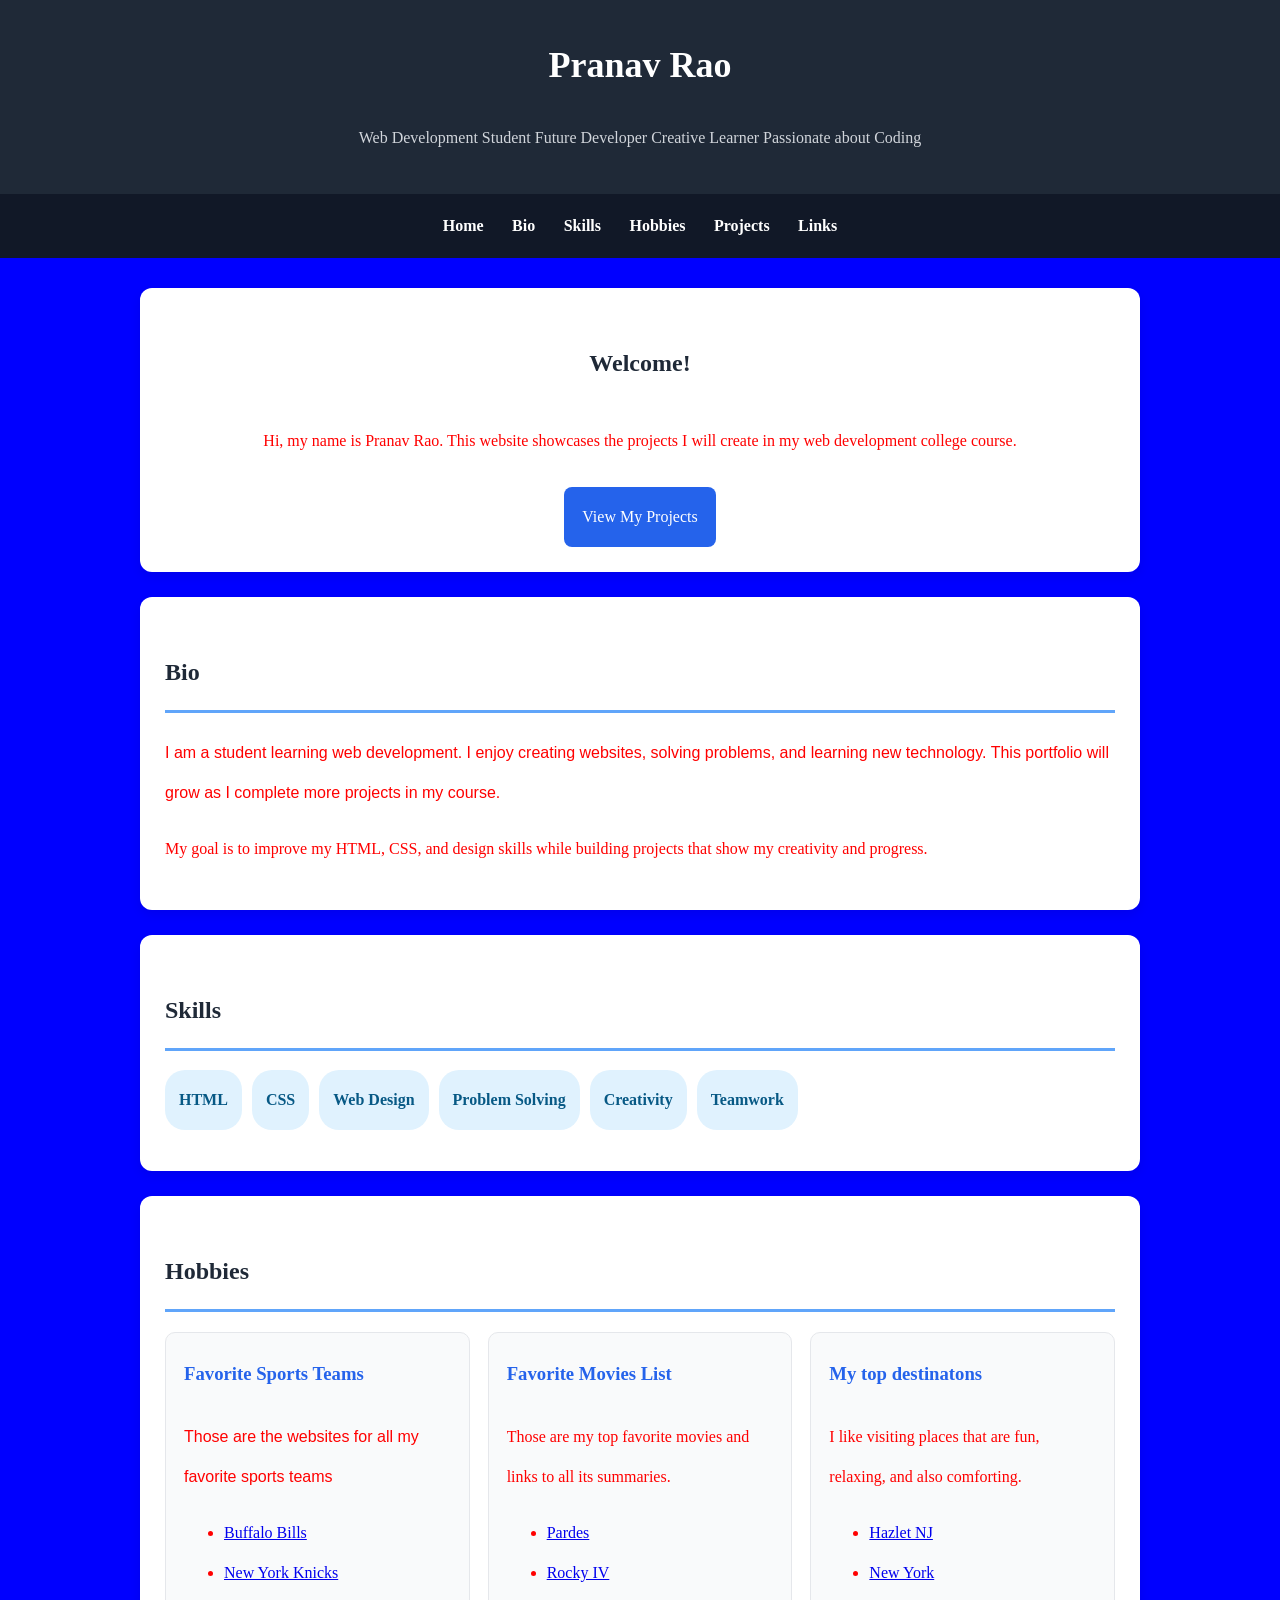
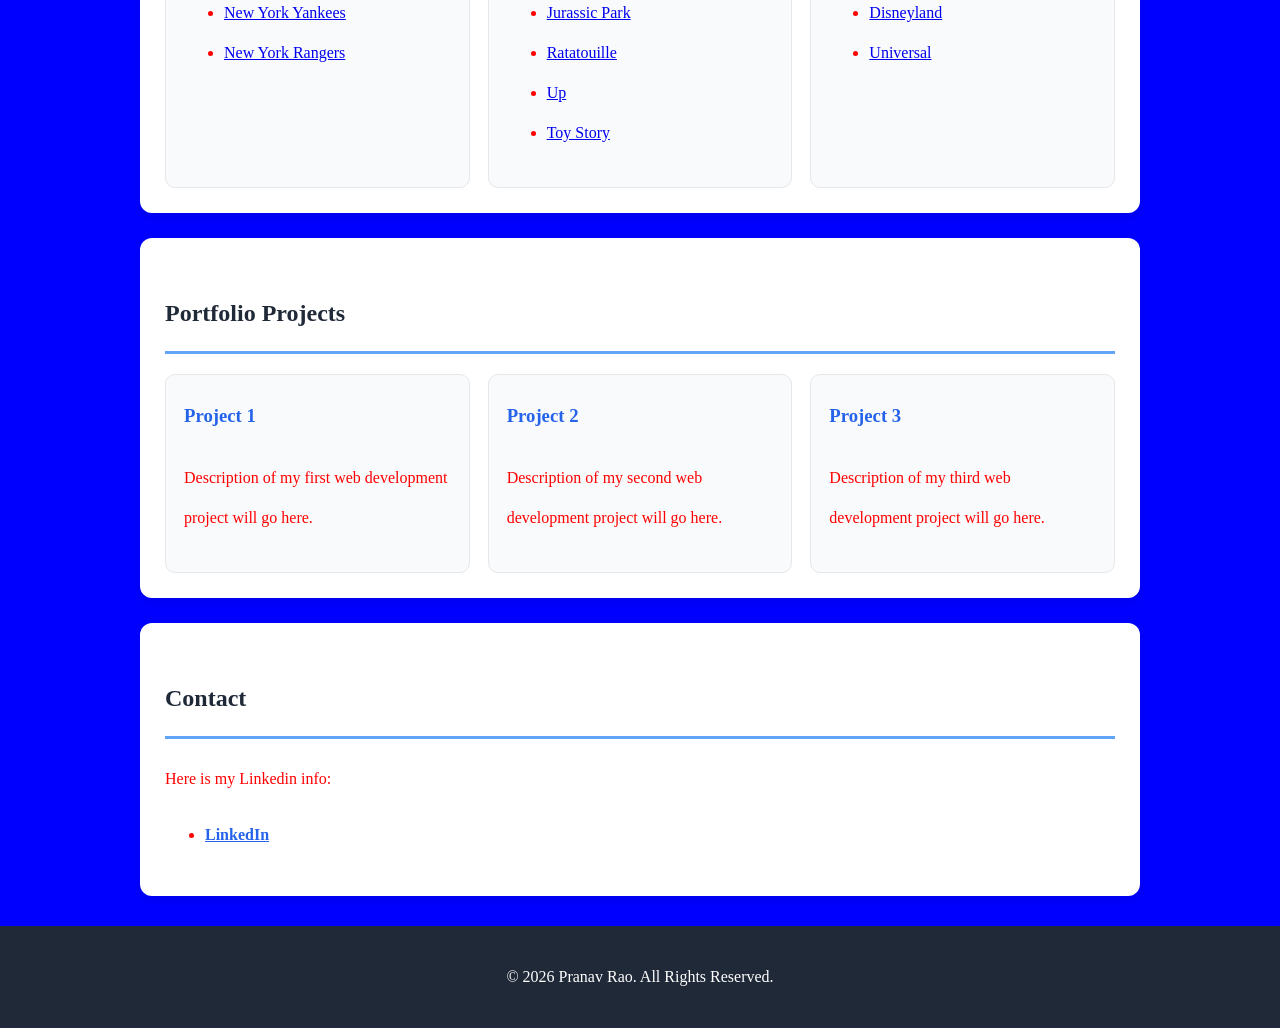
==== index.html @ 00702c34 "Added website content to index.html" ====
<!DOCTYPE html>
<html lang="en">
<head>
  <meta charset="UTF-8">
  <meta name="viewport" content="width=device-width, initial-scale=1.0">
  <title>Pranav Rao</title>
  <style>
    /* Basic page setup */
    body {
      margin: 0;
      font-family: Arial, sans-serif;
      background-color: blue;
      color: red;
      line-height: 2.5;
    }

    /* Header and navigation */
    header {
      background-color: #1f2937;
      color: white;
      padding: 20px;
      text-align: center;
    }

    header h1 {
      margin: 0;
      font-size: 36px;
    }

    header p {
      margin-top: 8px;
      color: #d1d5db;
    }

    nav {
      background-color: #111827;
      padding: 12px;
      text-align: center;
    }

    nav a {
      color: white;
      text-decoration: none;
      margin: 0 12px;
      font-weight: bold;
    }

    nav a:hover {
      color: #60a5fa;
    }

    /* Main container */
    main {
      width: 90%;
      max-width: 1000px;
      margin: 30px auto;
    }

    /* Sections */
    section {
      background-color: white;
      padding: 25px;
      margin-bottom: 25px;
      border-radius: 12px;
      box-shadow: 0 4px 12px rgba(0, 0, 0, 0.08);
    }

    section h2 {
      color: #1f2937;
      border-bottom: 3px solid #60a5fa;
      padding-bottom: 8px;
    }

    /* Home section */
    .home-box {
      text-align: center;
    }

    .home-box h2 {
      border-bottom: none;
    }

    .button {
      display: inline-block;
      background-color: #2563eb;
      color: white;
      padding: 10px 18px;
      border-radius: 8px;
      text-decoration: none;
      margin-top: 10px;
    }

    .button:hover {
      background-color: #1d4ed8;
    }

    /* Skills layout */
    .skills-list {
      display: flex;
      flex-wrap: wrap;
      gap: 10px;
      padding: 0;
      list-style-type: none;
    }

    .skills-list li {
      background-color: #e0f2fe;
      color: #075985;
      padding: 10px 14px;
      border-radius: 20px;
      font-weight: bold;
    }

    /* Card layout */
    .card-container {
      display: grid;
      grid-template-columns: repeat(auto-fit, minmax(220px, 1fr));
      gap: 18px;
    }

    .card {
      background-color: #f9fafb;
      border: 1px solid #e5e7eb;
      border-radius: 10px;
      padding: 18px;
    }

    .card h3 {
      margin-top: 0;
      color: #2563eb;
    }

    /* Links */
    .links-list a {
      color: #2563eb;
      font-weight: bold;
    }

    /* Footer */
    footer {
      background-color: #1f2937;
      color: white;
      text-align: center;
      padding: 15px;
      margin-top: 30px;
    }

    /* Responsive navigation for smaller screens */
    @media (max-width: 600px) {
      nav a {
        display: block;
        margin: 8px 0;
      }

      header h1 {
        font-size: 28px;
      }
    }
  </style>
</head>
<body>

  <header>
    <h1 style="font-family: 'Times New Roman', Times, serif;">Pranav Rao</h1>
    <p style="font-family: 'Times New Roman', Times, serif;">Web Development Student 
      Future Developer 
      Creative Learner 
      Passionate about Coding
    </p>
  </header>

  <nav>
    <a href="#home" style="font-family: 'Times New Roman', Times, serif;">Home</a>
    <a href="#bio" style="font-family: 'Times New Roman', Times, serif;">Bio</a>
    <a href="#skills" style="font-family: 'Times New Roman', Times, serif;">Skills</a>
    <a href="#hobbies" style="font-family: 'Times New Roman', Times, serif;">Hobbies</a>
    <a href="#projects" style="font-family: 'Times New Roman', Times, serif;">Projects</a>
    <a href="#links" style="font-family: 'Times New Roman', Times, serif;">Links</a>
  </nav>

  <main>

    <section id="home" class="home-box">
      <h2 style="font-family: 'Times New Roman', Times, serif;">Welcome!</h2>
      <p style="font-family: 'Times New Roman', Times, serif;">
        Hi, my name is Pranav Rao. This website showcases the projects I will create
        in my web development college course.
      </p>
      <a href="#projects" class="button" style="font-family: 'Times New Roman', Times, serif;">View My Projects</a>
    </section>

    <section id="bio">
      <h2 style="font-family: 'Times New Roman', Times, serif;">Bio</h2>
      <p>
        I am a student learning web development. I enjoy creating websites, solving
        problems, and learning new technology. This portfolio will grow as I complete
        more projects in my course.
      </p>
      <p style="font-family: 'Times New Roman', Times, serif;">
        My goal is to improve my HTML, CSS, and design skills while building projects
        that show my creativity and progress.
      </p>
    </section>

    <section id="skills">
      <h2 style="font-family: 'Times New Roman', Times, serif;">Skills</h2>
      <ul class="skills-list">
        <li style="font-family: 'Times New Roman', Times, serif;">HTML</li>
        <li style="font-family: 'Times New Roman', Times, serif;">CSS</li>
        <li style="font-family: 'Times New Roman', Times, serif;">Web Design</li>
        <li style="font-family: 'Times New Roman', Times, serif;">Problem Solving</li>
        <li style="font-family: 'Times New Roman', Times, serif;">Creativity</li>
        <li style="font-family: 'Times New Roman', Times, serif;">Teamwork</li>
      </ul>
    </section>

    <section id="hobbies">
      <h2 style="font-family: 'Times New Roman', Times, serif;">Hobbies</h2>
      <div class="card-container">
        <div class="card">
          <h3 style="font-family: 'Times New Roman', Times, serif;">Favorite Sports Teams</h3>
          <p>Those are the websites for all my favorite sports teams</p>
          <ul>
            <li style="font-family: 'Times New Roman', Times, serif;"><a href = "https://www.buffalobills.com/" target="_blank">Buffalo Bills</a></li>
            <li style="font-family: 'Times New Roman', Times, serif;"><a href = "https://www.nba.com/knicks/" target="_blank">New York Knicks</a></li>
            <li style="font-family: 'Times New Roman', Times, serif;"><a href = "https://www.mlb.com/yankees" target="_blank">New York Yankees</a></li>
            <li style="font-family: 'Times New Roman', Times, serif;"><a href = "https://www.nhl.com/rangers/" target="_blank">New York Rangers</a></li>
          </ul>
        </div>

        <div class="card">
          <h3 style="font-family: 'Times New Roman', Times, serif;">Favorite Movies List</h3>
          <p style="font-family: 'Times New Roman', Times, serif;">
            Those are my top favorite movies and links to all its summaries.
          </p>
          <ul>
            <li style="font-family: 'Times New Roman', Times, serif;" ><a href = "https://www.imdb.com/title/tt0119861/" target="_blank"> Pardes</a></li>
            <li style="font-family: 'Times New Roman', Times, serif;" ><a href = "https://rocky.fandom.com/wiki/Rocky_IV" target ="_blank">Rocky IV</a></li>
            <li style="font-family: 'Times New Roman', Times, serif;"><a href = "https://jurassicpark.fandom.com/wiki/Jurassic_Park_(film)" target ="_blank">Jurassic Park</a></li>
            <li style="font-family: 'Times New Roman', Times, serif;"><a href = "https://www.pixar.com/ratatouille" target ="_blank">Ratatouille</a></li>
            <li style="font-family: 'Times New Roman', Times, serif;"><a href = "https://www.pixar.com/upfilm" target ="_blank">Up</a></li>
            <li style="font-family: 'Times New Roman', Times, serif;"><a href = "https://www.pixar.com/toy-story" target ="_blank">Toy Story</a></li>
          </ul>
        </div>

        <div class="card">
          <h3 style="font-family: 'Times New Roman', Times, serif;">My top destinatons </h3>
          <p style="font-family: 'Times New Roman', Times, serif;">
            I like visiting places that are fun, relaxing, and also comforting.
          </p>
          <ul>
            <li style="font-family: 'Times New Roman', Times, serif;"><a href = "https://www.hazlettwp.org/" target ="_blank">Hazlet NJ</a></li>
            <li style="font-family: 'Times New Roman', Times, serif;"><a href = "https://www.nyctourism.com/" target ="_blank">New York</a></li>
            <li style="font-family: 'Times New Roman', Times, serif;"><a href = "https://disneyland.disney.go.com/" target ="_blank">Disneyland</a></li>
            <li style="font-family: 'Times New Roman', Times, serif;"><a href = "https://www.universalorlando.com/web/en/us" target ="_blank">Universal</a></li>
          </ul>
        </div>
      </div>
    </section>

    <section id="projects">
      <h2 style="font-family: 'Times New Roman', Times, serif;">Portfolio Projects</h2>
      <div class="card-container">
        <div class="card">
          <h3 style="font-family: 'Times New Roman', Times, serif;">Project 1</h3>
          <p style="font-family: 'Times New Roman', Times, serif;">
            Description of my first web development project will go here.
          </p>
        </div>

        <div class="card">
          <h3 style="font-family: 'Times New Roman', Times, serif;">Project 2</h3>
          <p style="font-family: 'Times New Roman', Times, serif;">
            Description of my second web development project will go here.
          </p>
        </div>

        <div class="card">
          <h3 style="font-family: 'Times New Roman', Times, serif;">Project 3</h3>
          <p style="font-family: 'Times New Roman', Times, serif;">
            Description of my third web development project will go here.
          </p>
        </div>
      </div>
    </section>

    <section id="Contact">
      <h2 style="font-family: 'Times New Roman', Times, serif;">Contact</h2>
      <p style="font-family: 'Times New Roman', Times, serif;">Here is my Linkedin info:</p>
      <ul class="links-list">
        <li style="font-family: 'Times New Roman', Times, serif;"><a href="www.linkedin.com/in/pranav-rao-67742025a" target="_blank">LinkedIn</a></li>
      </ul>
    </section>

  </main>

  <footer>
    <p style="font-family: 'Times New Roman', Times, serif;">&copy; 2026 Pranav Rao. All Rights Reserved.</p>
  </footer>

</body>
</html>
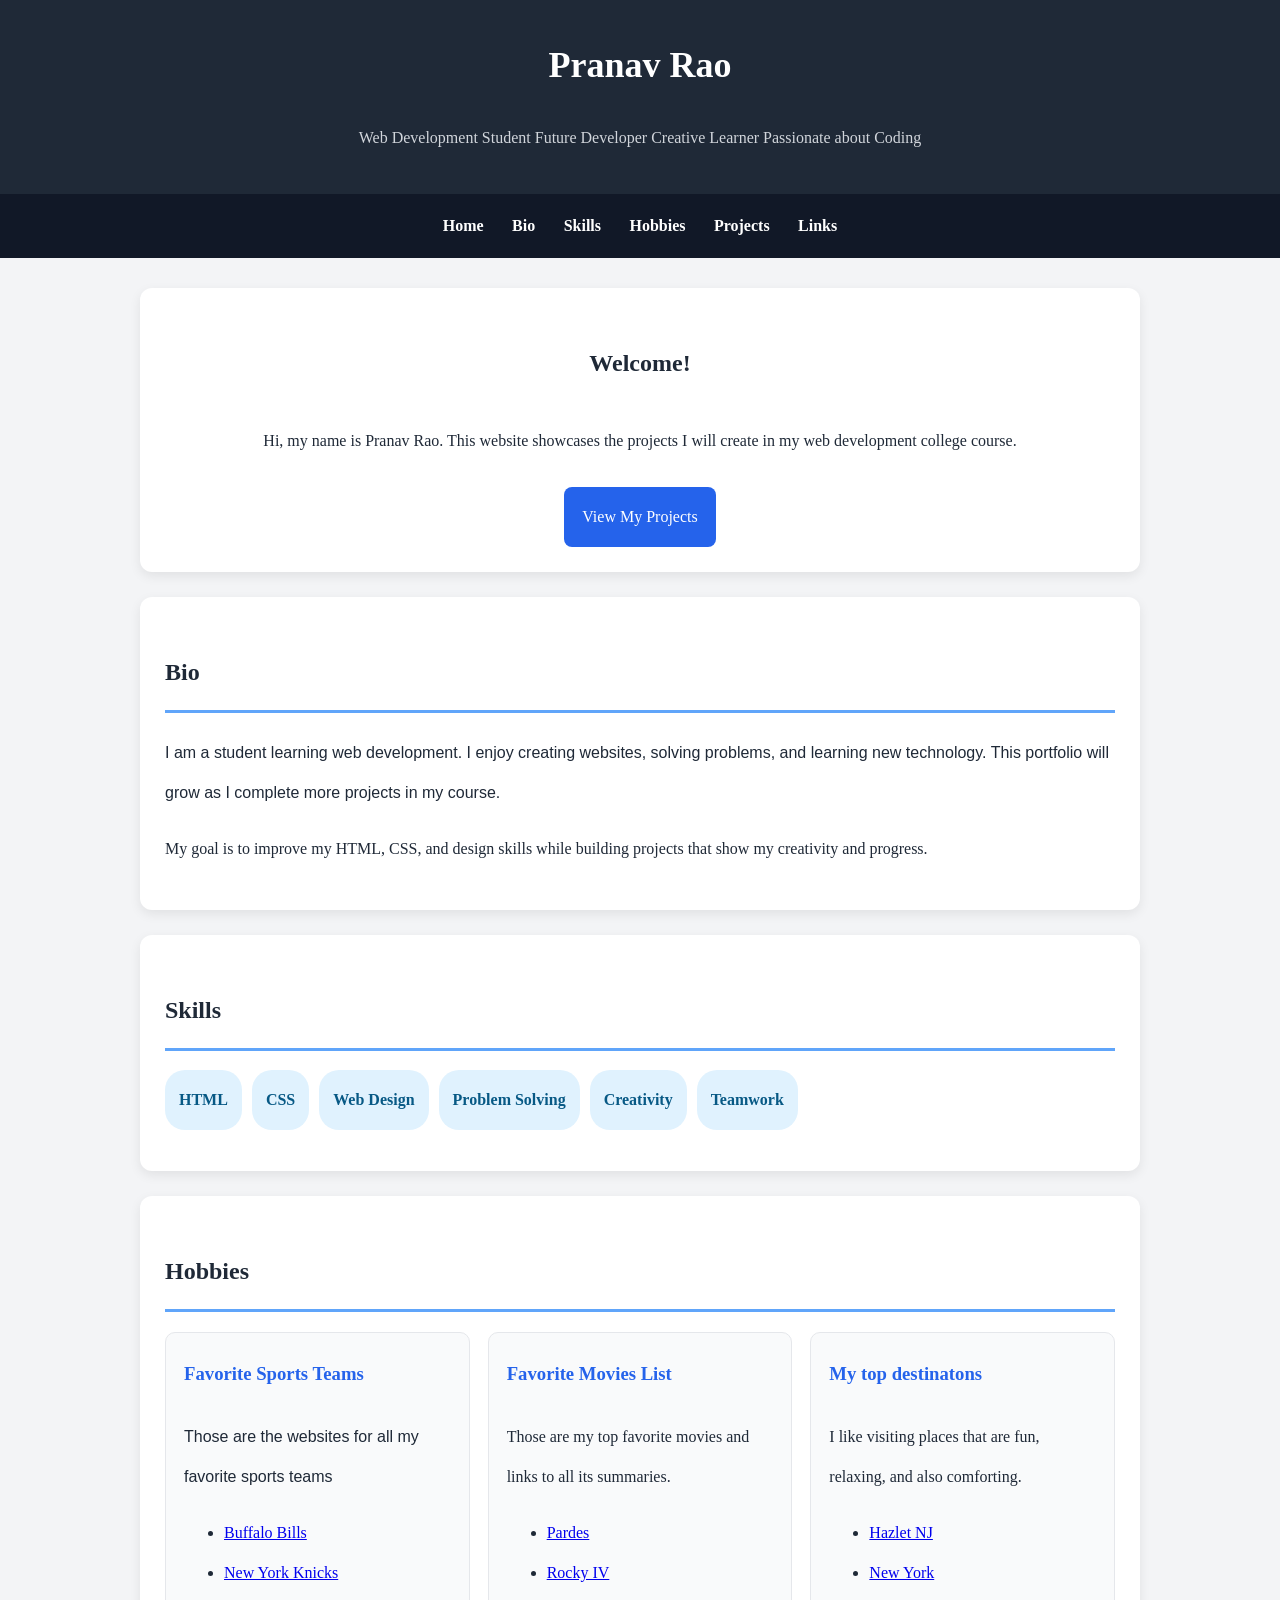
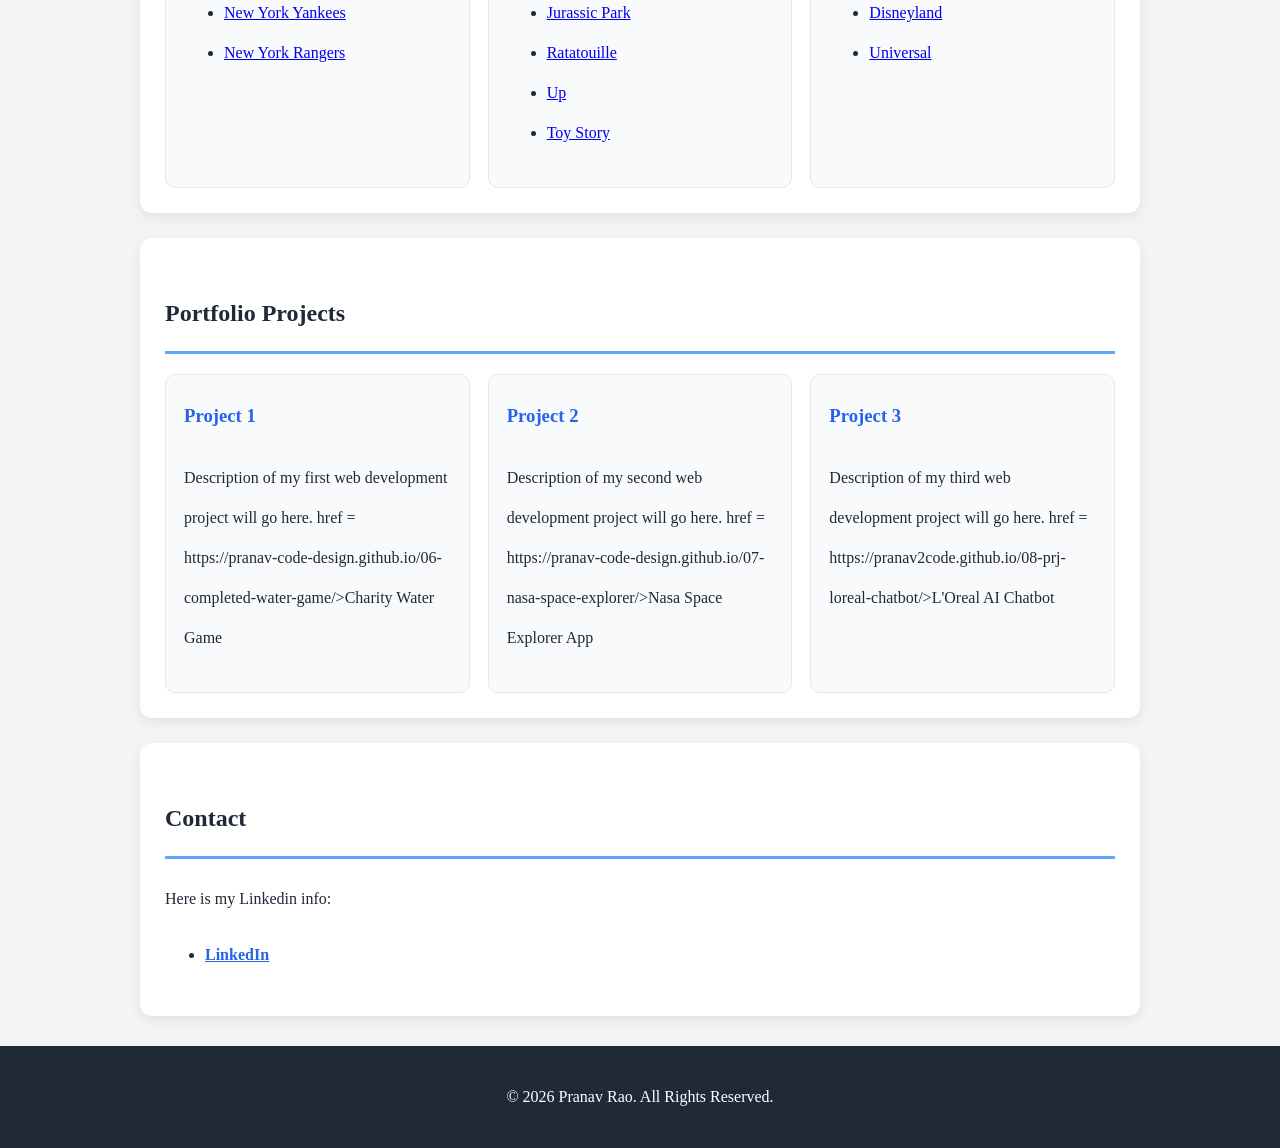
==== commit 6ea2b72d: "Add project links to portfolio section in index.html" ====
--- a/index.html
+++ b/index.html
@@ -9,8 +9,8 @@
     body {
       margin: 0;
       font-family: Arial, sans-serif;
-      background-color: blue;
-      color: red;
+      background-color: #f3f4f6;
+      color: #1f2937;
       line-height: 2.5;
     }
 
@@ -265,6 +265,7 @@
           <h3 style="font-family: 'Times New Roman', Times, serif;">Project 1</h3>
           <p style="font-family: 'Times New Roman', Times, serif;">
             Description of my first web development project will go here.
+            <a>href = https://pranav-code-design.github.io/06-completed-water-game/>Charity Water Game</a>
           </p>
         </div>
 
@@ -272,6 +273,7 @@
           <h3 style="font-family: 'Times New Roman', Times, serif;">Project 2</h3>
           <p style="font-family: 'Times New Roman', Times, serif;">
             Description of my second web development project will go here.
+            <a>href = https://pranav-code-design.github.io/07-nasa-space-explorer/>Nasa Space Explorer App</a>
           </p>
         </div>
 
@@ -279,6 +281,7 @@
           <h3 style="font-family: 'Times New Roman', Times, serif;">Project 3</h3>
           <p style="font-family: 'Times New Roman', Times, serif;">
             Description of my third web development project will go here.
+            <a>href = https://pranav2code.github.io/08-prj-loreal-chatbot/>L'Oreal AI Chatbot</a>
           </p>
         </div>
       </div>
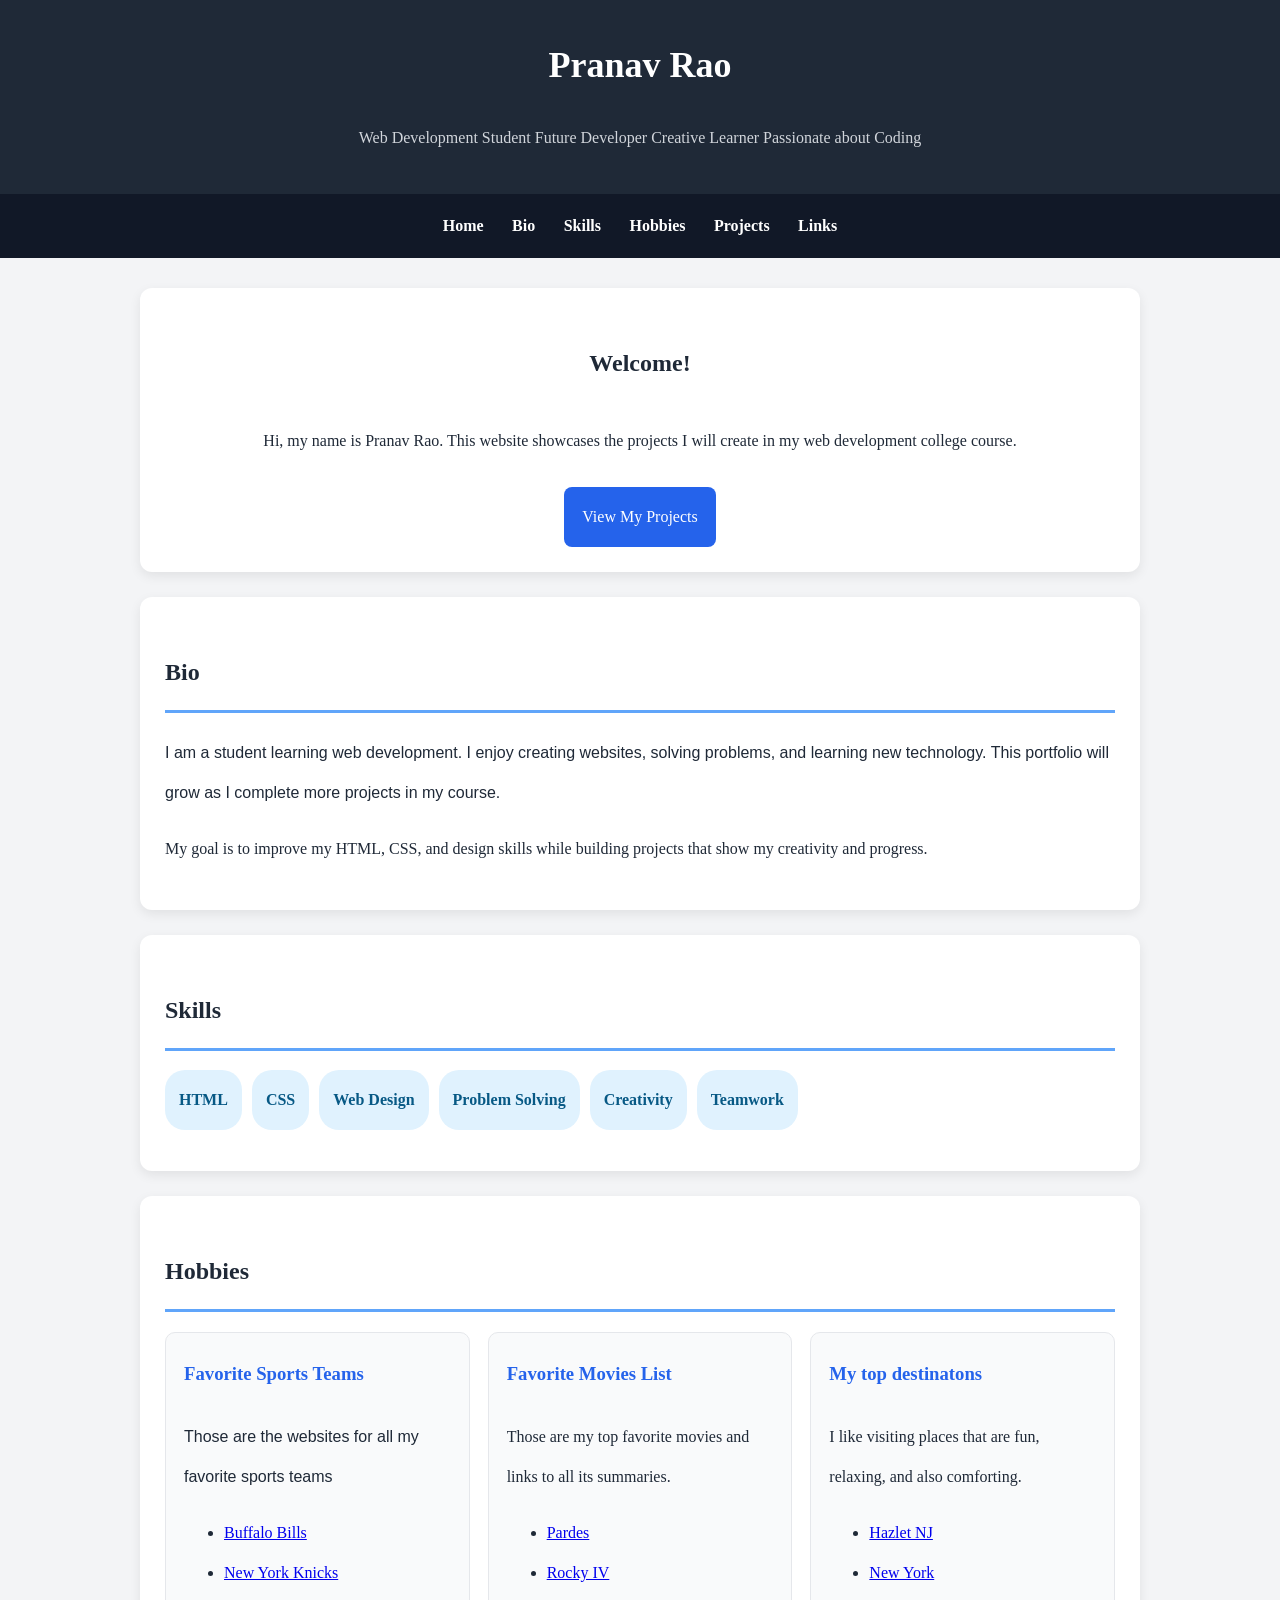
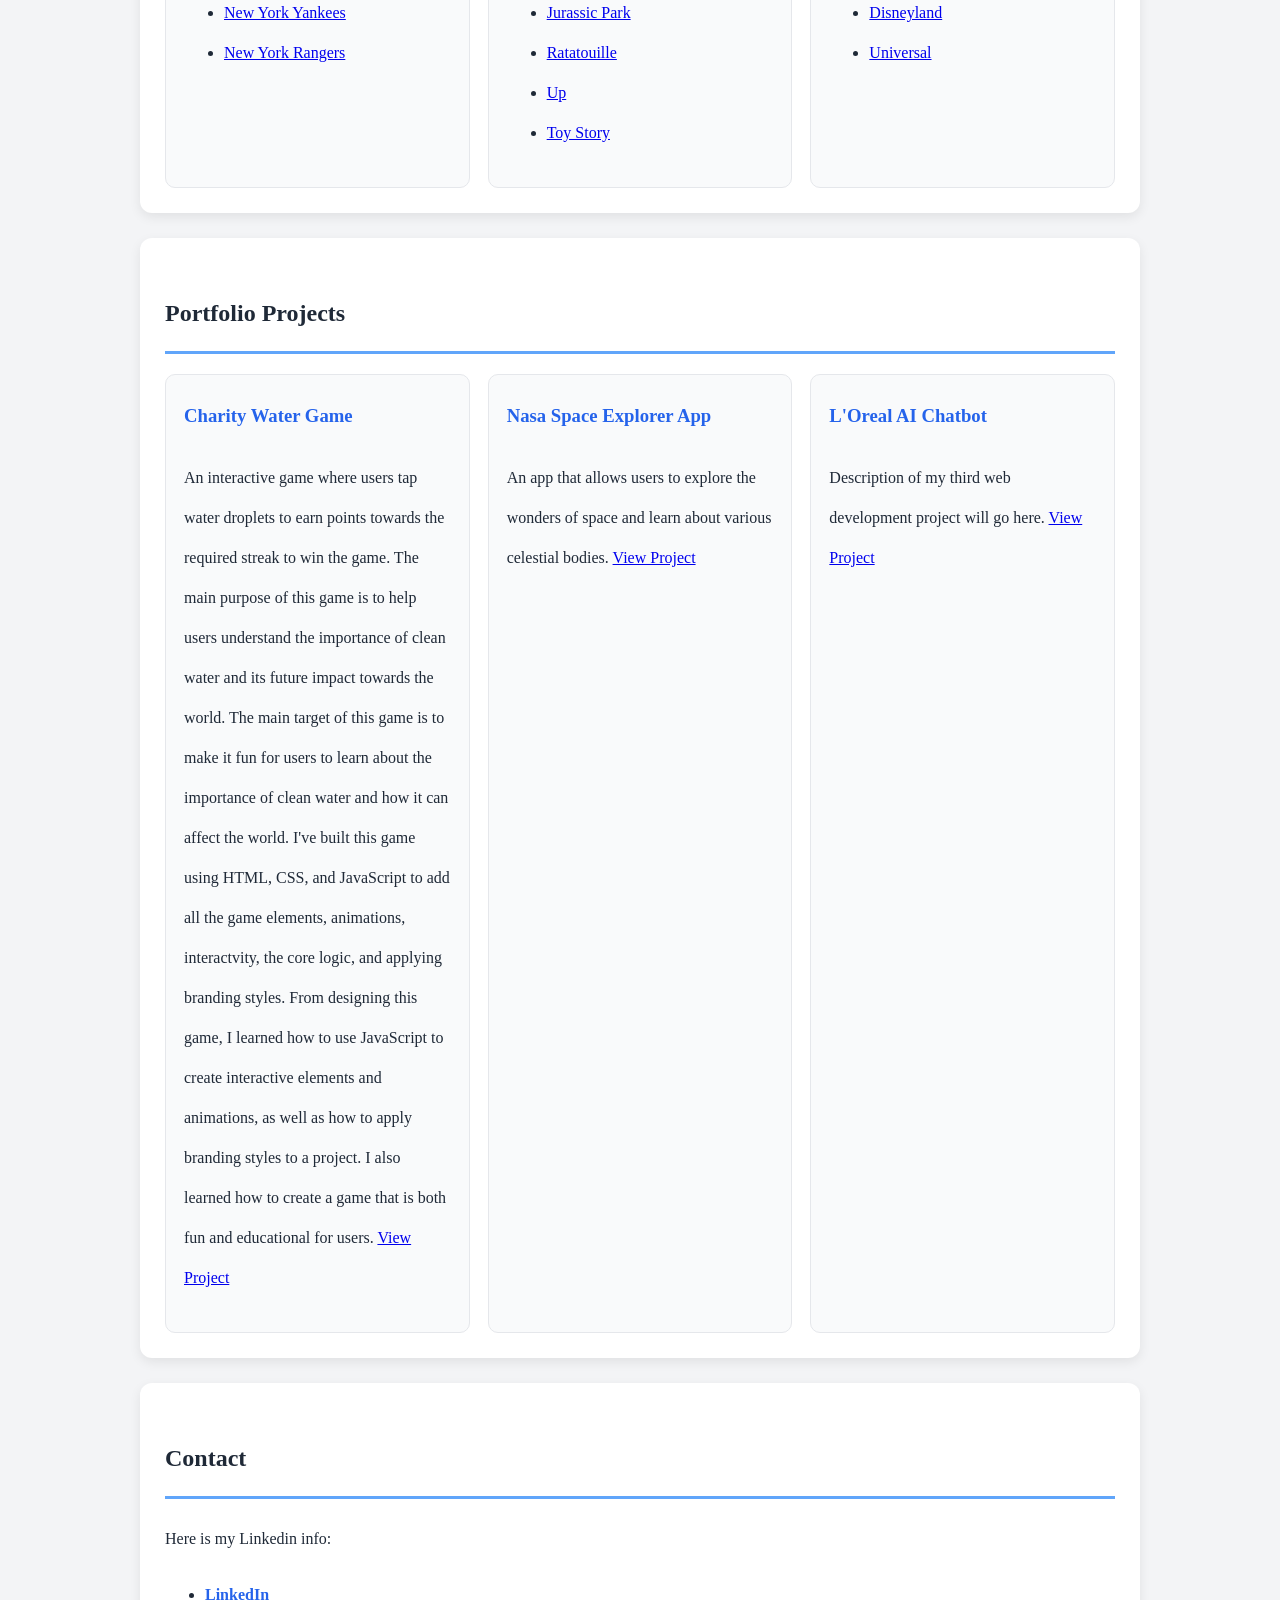
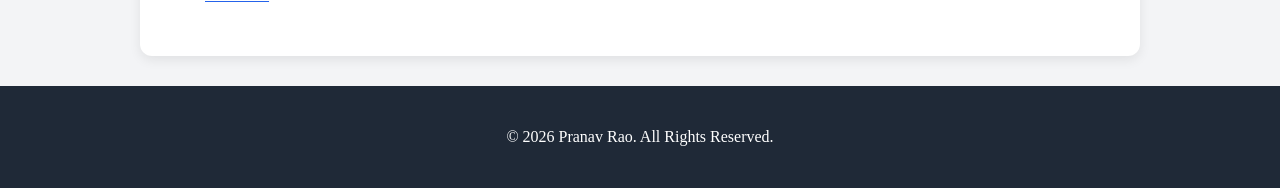
==== commit 722f35cd: "Update portfolio section in index.html with project details and links" ====
--- a/index.html
+++ b/index.html
@@ -262,26 +262,26 @@
       <h2 style="font-family: 'Times New Roman', Times, serif;">Portfolio Projects</h2>
       <div class="card-container">
         <div class="card">
-          <h3 style="font-family: 'Times New Roman', Times, serif;">Project 1</h3>
-          <p style="font-family: 'Times New Roman', Times, serif;">
-            Description of my first web development project will go here.
-            <a>href = https://pranav-code-design.github.io/06-completed-water-game/>Charity Water Game</a>
-          </p>
-        </div>
-
-        <div class="card">
-          <h3 style="font-family: 'Times New Roman', Times, serif;">Project 2</h3>
-          <p style="font-family: 'Times New Roman', Times, serif;">
-            Description of my second web development project will go here.
-            <a>href = https://pranav-code-design.github.io/07-nasa-space-explorer/>Nasa Space Explorer App</a>
-          </p>
-        </div>
-
-        <div class="card">
-          <h3 style="font-family: 'Times New Roman', Times, serif;">Project 3</h3>
+          <h3 style="font-family: 'Times New Roman', Times, serif;">Charity Water Game</h3>
+          <p style="font-family: 'Times New Roman', Times, serif;">
+            An interactive game where users tap water droplets to earn points towards the required streak to win the game. The main purpose of this game is to help users understand the importance of clean water and its future impact towards the world. The main target of this game is to make it fun for users to learn about the importance of clean water and how it can affect the world. I've built this game using HTML, CSS, and JavaScript to add all the game elements, animations, interactvity, the core logic, and applying branding styles. From designing this game, I learned how to use JavaScript to create interactive elements and animations, as well as how to apply branding styles to a project. I also learned how to create a game that is both fun and educational for users.
+            <a href="https://pranav-code-design.github.io/06-completed-water-game/" target="_blank">View Project</a>
+          </p>
+        </div>
+
+        <div class="card">
+          <h3 style="font-family: 'Times New Roman', Times, serif;">Nasa Space Explorer App</h3>
+          <p style="font-family: 'Times New Roman', Times, serif;">
+            An app that allows users to explore the wonders of space and learn about various celestial bodies.
+            <a href="https://pranav-code-design.github.io/07-nasa-space-explorer/" target="_blank">View Project</a>
+          </p>
+        </div>
+
+        <div class="card">
+          <h3 style="font-family: 'Times New Roman', Times, serif;">L'Oreal AI Chatbot</h3>
           <p style="font-family: 'Times New Roman', Times, serif;">
             Description of my third web development project will go here.
-            <a>href = https://pranav2code.github.io/08-prj-loreal-chatbot/>L'Oreal AI Chatbot</a>
+            <a href="https://pranav2code.github.io/08-prj-loreal-chatbot/" target="_blank">View Project</a>
           </p>
         </div>
       </div>
